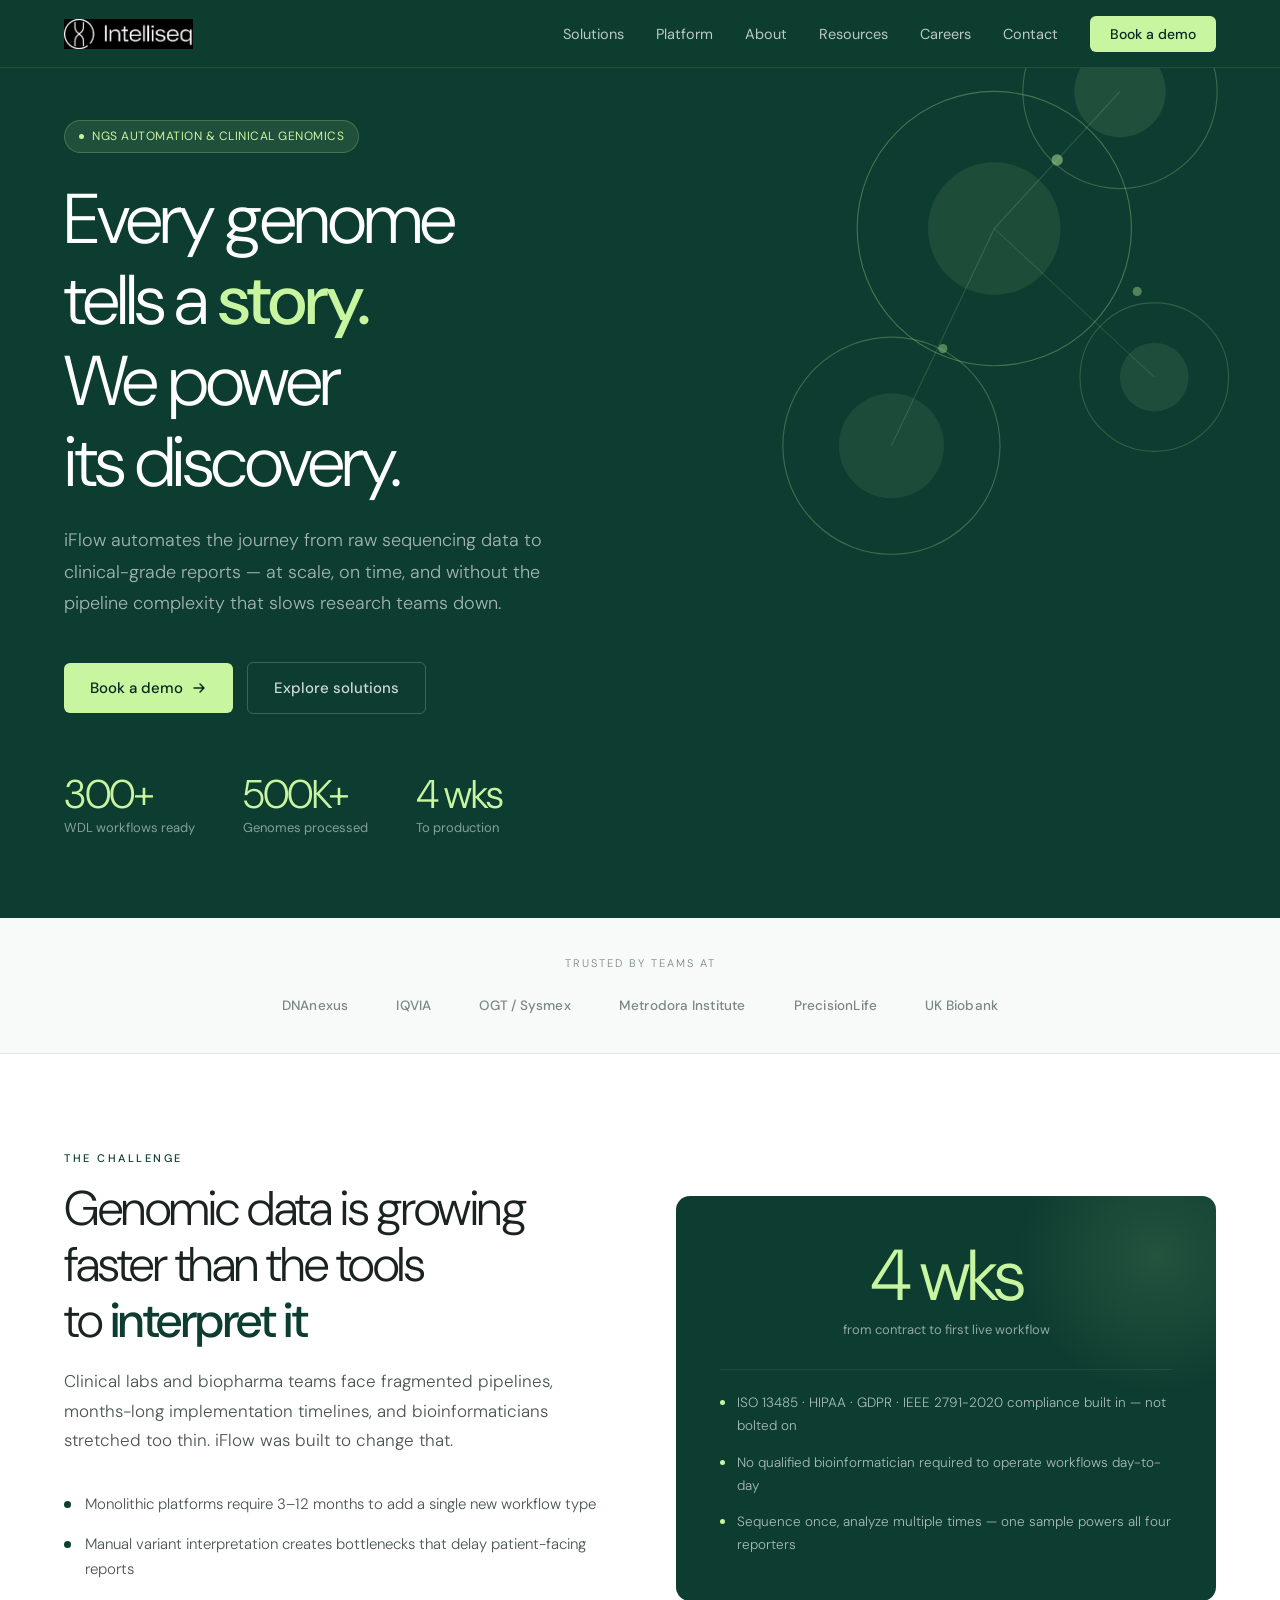
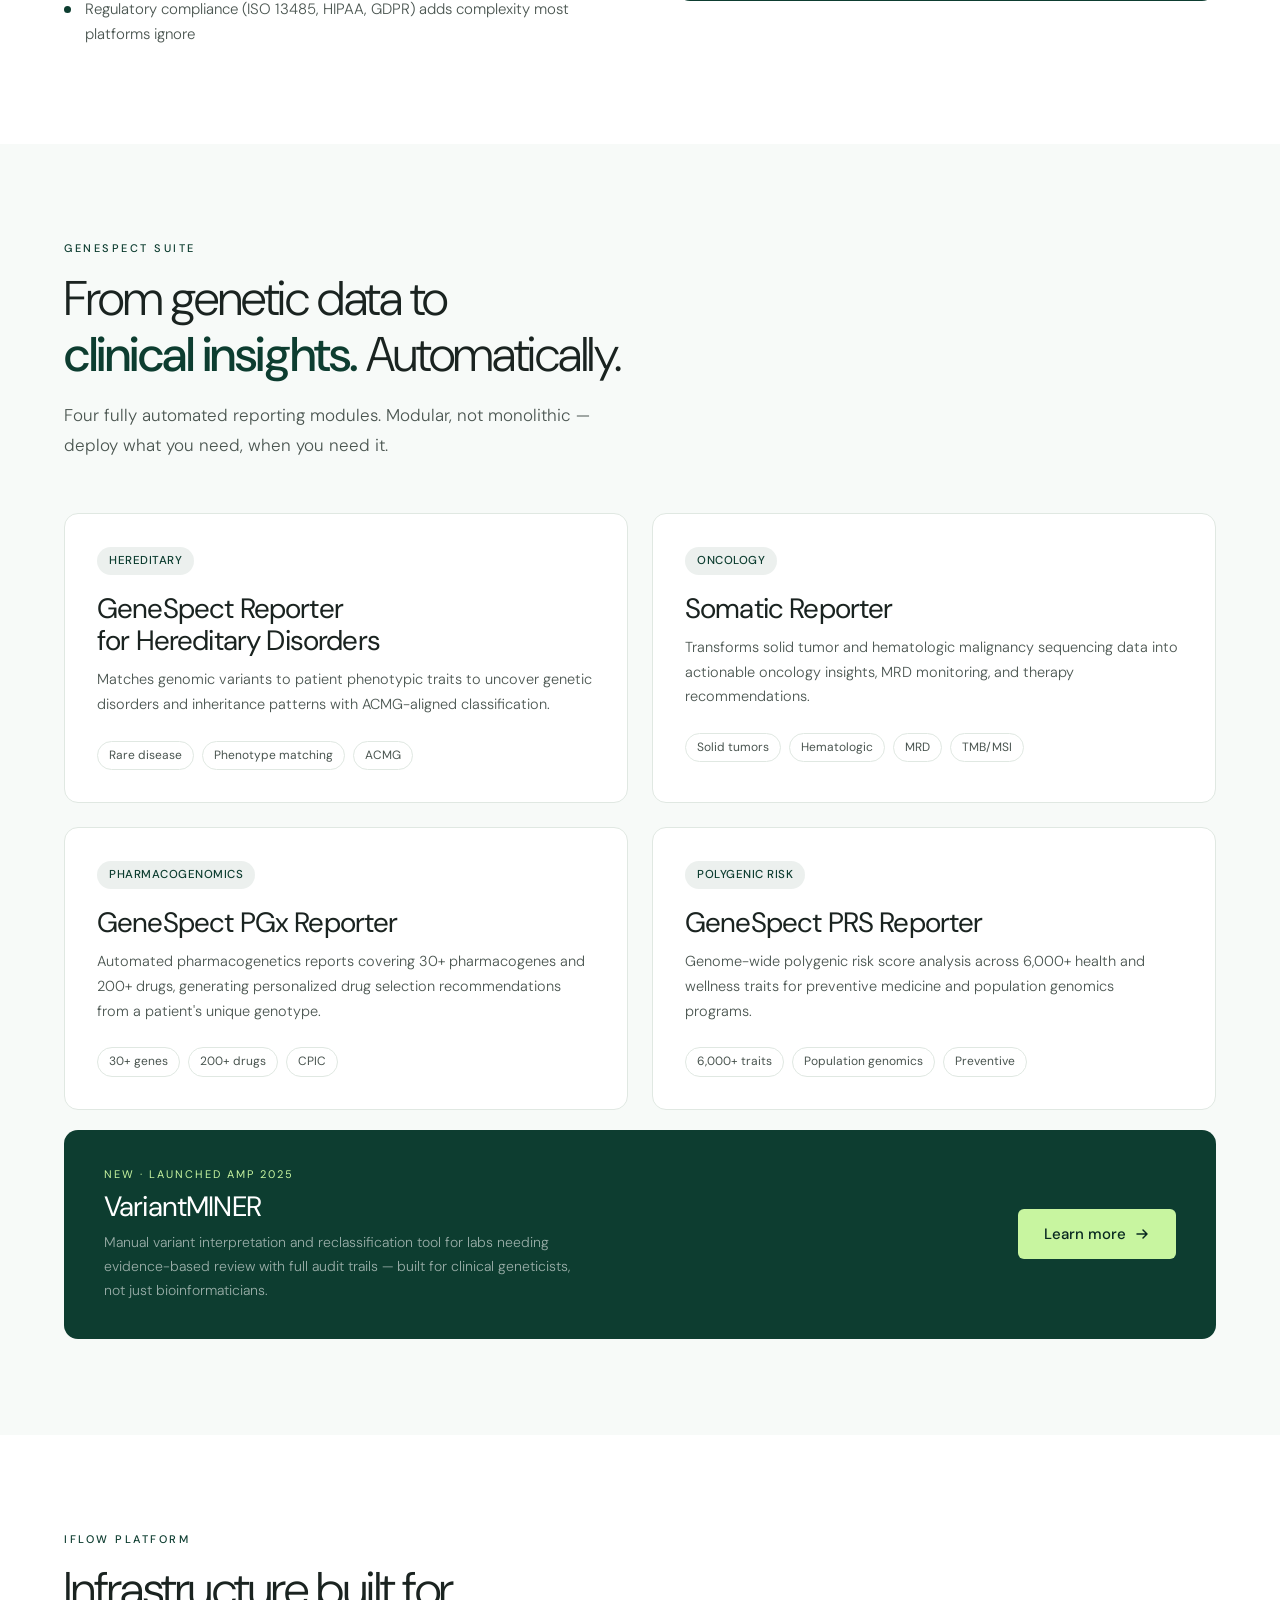
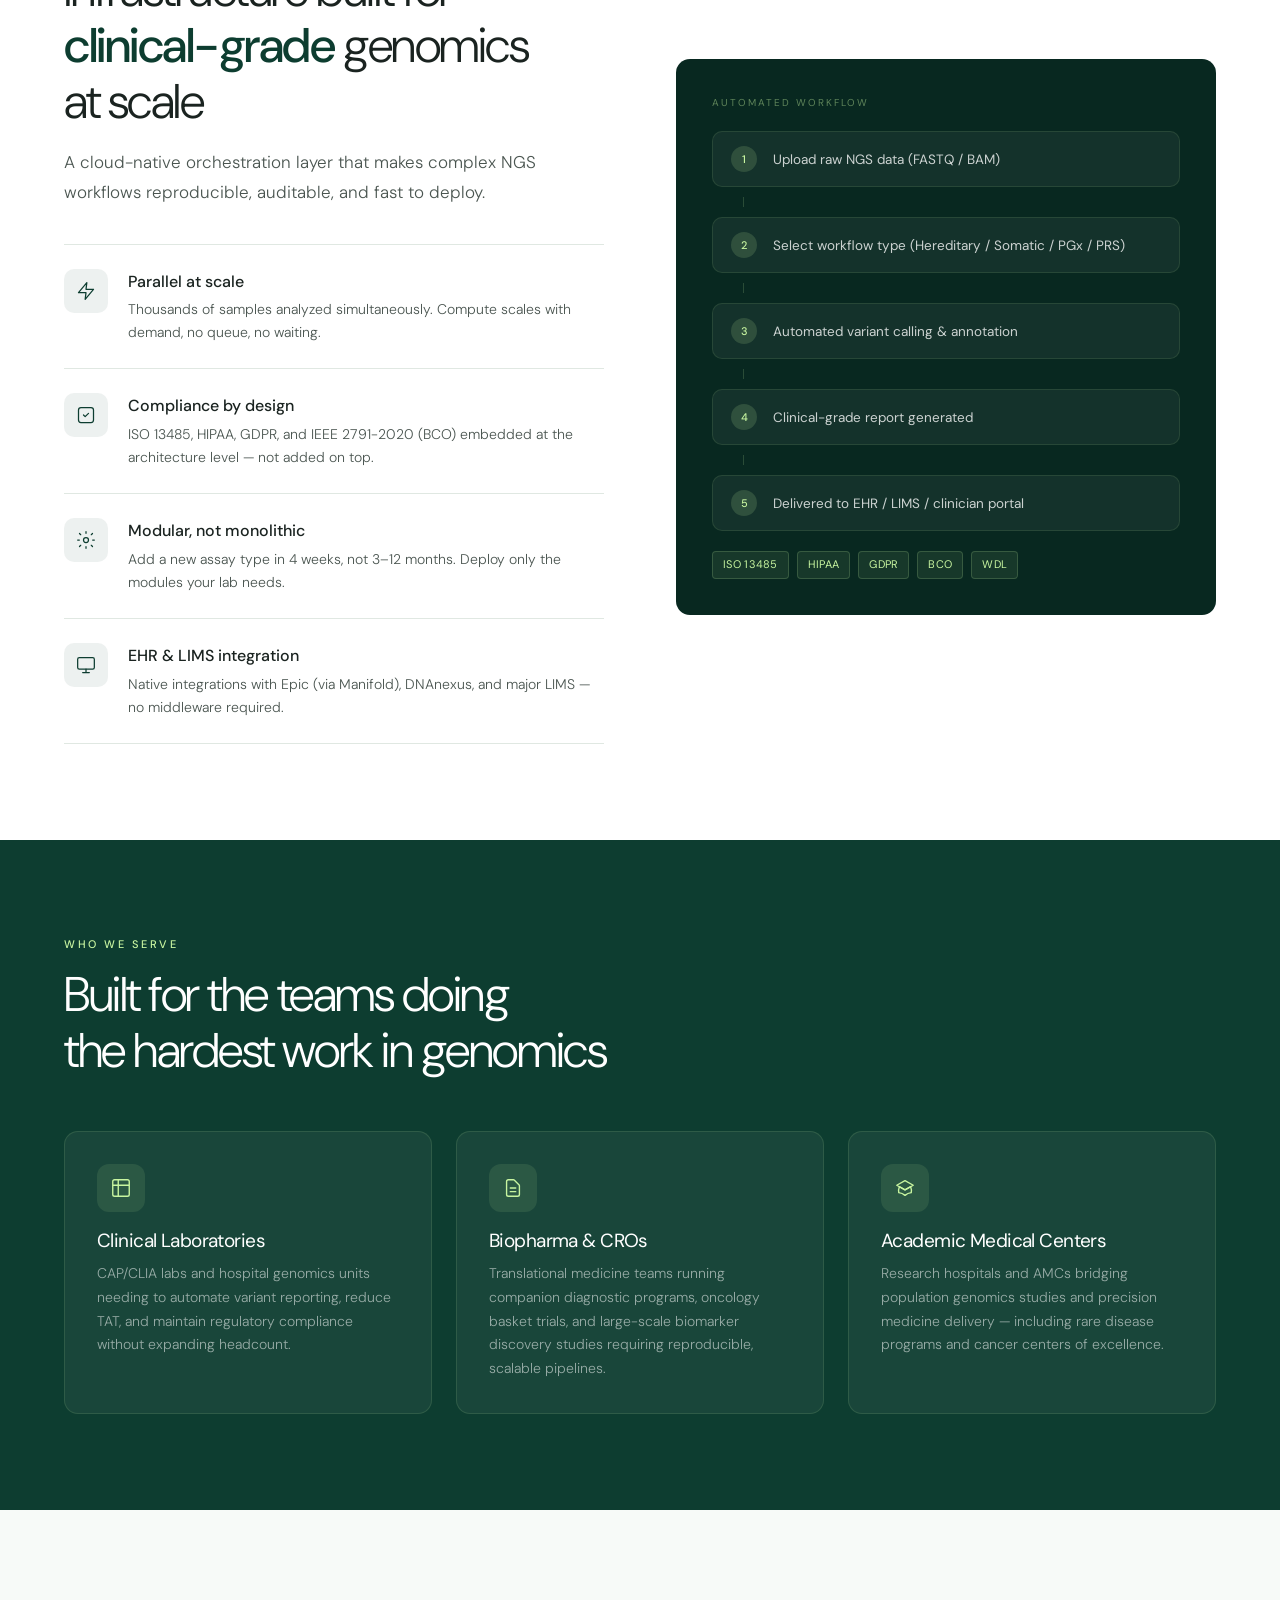
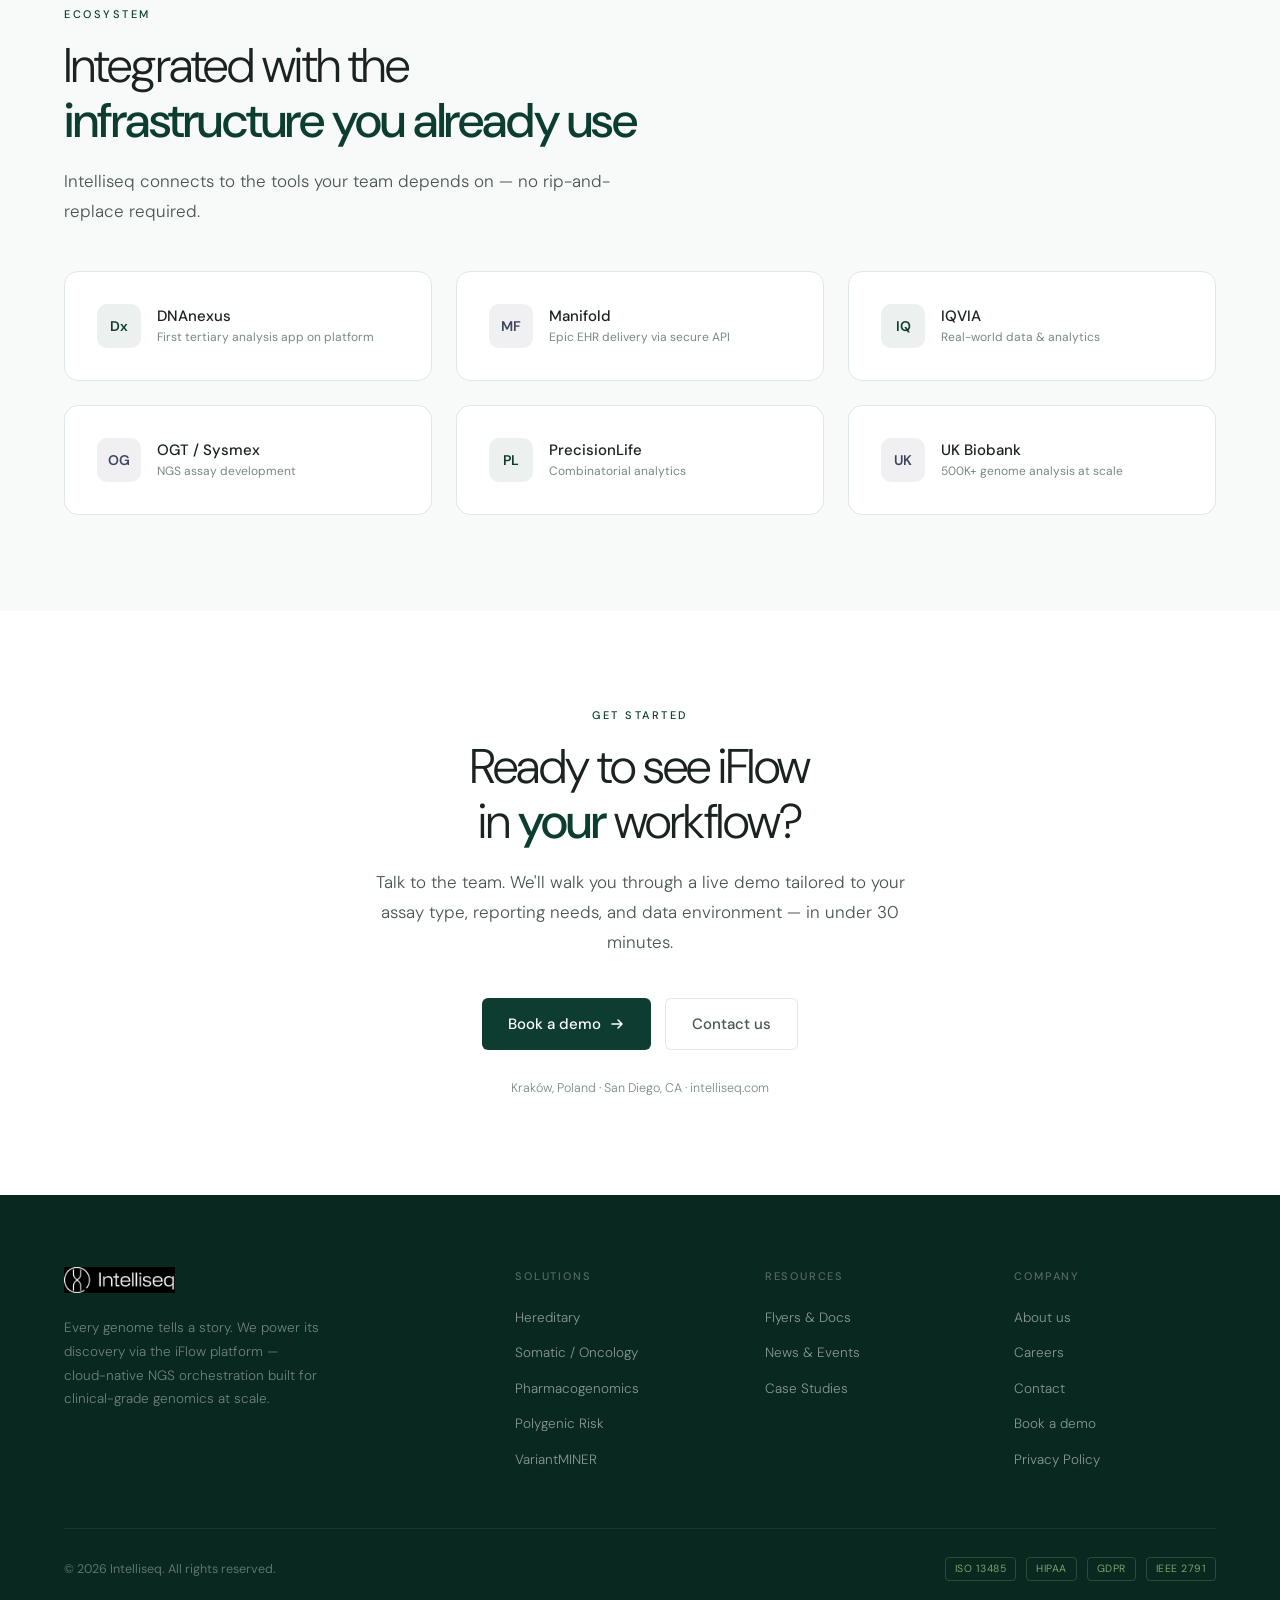
==== index.html @ 5a74fa14 "Add homepage" ====
<!DOCTYPE html>
<html lang="en">
<head>
<meta charset="UTF-8">
<meta name="viewport" content="width=device-width, initial-scale=1.0">
<title>Every genome tells a story | Intelliseq</title>
<meta name="description" content="Intelliseq powers genomic discovery via the iFlow platform — automated NGS workflows and clinical reporting at scale.">
<link rel="preconnect" href="https://fonts.googleapis.com">
<link href="https://fonts.googleapis.com/css2?family=DM+Sans:wght@300;400;500;600&display=swap" rel="stylesheet">
<link rel="stylesheet" href="css/style.css">
</head>
<body><nav>
  <a class="nav-logo" href="index.html">
    <img src="[data-uri]" alt="Intelliseq">
  </a>
  <ul class="nav-links">
    <li><a href="index.html#products">Solutions</a></li>
    <li><a href="index.html#platform">Platform</a></li>
    <li><a href="about.html">About</a></li>
    <li><a href="resources.html">Resources</a></li>
    <li><a href="careers.html">Careers</a></li>
    <li><a href="contact.html">Contact</a></li>
    <li><a href="https://intelliseq-242156192.hubspotpagebuilder.net/request-a-demo" class="nav-cta">Book a demo</a></li>
  </ul>
  <div class="nav-hamburger" aria-label="Menu">
    <span></span><span></span><span></span>
  </div>
</nav>

<section class="hero">
  <svg class="molecule-deco" viewBox="0 0 560 560" fill="none" xmlns="http://www.w3.org/2000/svg" aria-hidden="true">
  <circle cx="310" cy="200" r="120" stroke="#C8F5A0" stroke-width="1" opacity="0.35"/>
  <circle cx="420" cy="80" r="85" stroke="#C8F5A0" stroke-width="1" opacity="0.28"/>
  <circle cx="220" cy="390" r="95" stroke="#C8F5A0" stroke-width="1" opacity="0.3"/>
  <circle cx="450" cy="330" r="65" stroke="#C8F5A0" stroke-width="1" opacity="0.22"/>
  <circle cx="310" cy="200" r="58" fill="#C8F5A0" opacity="0.1"/>
  <circle cx="420" cy="80" r="40" fill="#C8F5A0" opacity="0.12"/>
  <circle cx="220" cy="390" r="46" fill="#C8F5A0" opacity="0.09"/>
  <circle cx="450" cy="330" r="30" fill="#C8F5A0" opacity="0.11"/>
  <circle cx="365" cy="140" r="5" fill="#C8F5A0" opacity="0.55"/>
  <circle cx="265" cy="305" r="4" fill="#C8F5A0" opacity="0.45"/>
  <circle cx="435" cy="255" r="4" fill="#C8F5A0" opacity="0.45"/>
  <line x1="310" y1="200" x2="420" y2="80" stroke="#C8F5A0" stroke-width="1" opacity="0.18"/>
  <line x1="310" y1="200" x2="220" y2="390" stroke="#C8F5A0" stroke-width="1" opacity="0.18"/>
  <line x1="310" y1="200" x2="450" y2="330" stroke="#C8F5A0" stroke-width="1" opacity="0.14"/>
</svg>
  <div style="position:relative;z-index:2;max-width:650px;">
    <div class="hero-eyebrow"><span class="hero-dot"></span>NGS Automation &amp; Clinical Genomics</div>
    <h1>Every genome<br>tells a <em>story.</em><br>We power<br>its discovery.</h1>
    <p class="hero-sub">iFlow automates the journey from raw sequencing data to clinical-grade reports — at scale, on time, and without the pipeline complexity that slows research teams down.</p>
    <div class="hero-actions">
      <a href="https://intelliseq-242156192.hubspotpagebuilder.net/request-a-demo" class="btn btn-lime">Book a demo <svg class="arrow-icon" viewBox="0 0 16 16" fill="none"><path d="M3 8h10M9 4l4 4-4 4" stroke="currentColor" stroke-width="1.5" stroke-linecap="round" stroke-linejoin="round"/></svg></a>
      <a href="#products" class="btn btn-ghost-light">Explore solutions</a>
    </div>
    <div style="margin-top:60px;display:flex;gap:48px;">
      <div class="stat-block"><div class="stat-value">300+</div><div class="stat-label">WDL workflows ready</div></div>
      <div class="stat-block"><div class="stat-value">500K+</div><div class="stat-label">Genomes processed</div></div>
      <div class="stat-block"><div class="stat-value">4 wks</div><div class="stat-label">To production</div></div>
    </div>
  </div>
</section>

<div class="logos-bar">
  <p class="logos-bar-label">Trusted by teams at</p>
  <div class="logos-row">
    <span>DNAnexus</span><span>IQVIA</span><span>OGT / Sysmex</span>
    <span>Metrodora Institute</span><span>PrecisionLife</span><span>UK Biobank</span>
  </div>
</div>

<!-- PROBLEM -->
<section style="background:var(--white);">
  <div class="grid-2-1 reveal">
    <div>
      <span class="section-eyebrow">The challenge</span>
      <h2 class="section-title">Genomic data is growing<br>faster than the tools<br>to <em>interpret it</em></h2>
      <p class="section-sub">Clinical labs and biopharma teams face fragmented pipelines, months-long implementation timelines, and bioinformaticians stretched too thin. iFlow was built to change that.</p>
      <div style="margin-top:36px;display:flex;flex-direction:column;gap:14px;">
        <div style="display:flex;gap:14px;align-items:flex-start;">
          <div style="width:7px;height:7px;background:var(--forest);border-radius:50%;margin-top:9px;flex-shrink:0;"></div>
          <p style="font-size:15px;color:var(--text-mid);">Monolithic platforms require 3–12 months to add a single new workflow type</p>
        </div>
        <div style="display:flex;gap:14px;align-items:flex-start;">
          <div style="width:7px;height:7px;background:var(--forest);border-radius:50%;margin-top:9px;flex-shrink:0;"></div>
          <p style="font-size:15px;color:var(--text-mid);">Manual variant interpretation creates bottlenecks that delay patient-facing reports</p>
        </div>
        <div style="display:flex;gap:14px;align-items:flex-start;">
          <div style="width:7px;height:7px;background:var(--forest);border-radius:50%;margin-top:9px;flex-shrink:0;"></div>
          <p style="font-size:15px;color:var(--text-mid);">Regulatory compliance (ISO 13485, HIPAA, GDPR) adds complexity most platforms ignore</p>
        </div>
      </div>
    </div>
    <div class="dark-panel">
      <div style="text-align:center;margin-bottom:28px;">
        <div style="font-size:72px;font-weight:300;color:var(--lime);letter-spacing:-3px;line-height:1;">4 wks</div>
        <div style="font-size:13px;color:rgba(255,255,255,0.55);margin-top:8px;">from contract to first live workflow</div>
      </div>
      <div class="divider-dark" style="margin-bottom:22px;"></div>
      <div style="display:flex;flex-direction:column;gap:14px;">
        <div style="display:flex;gap:12px;"><div style="width:5px;height:5px;background:var(--lime);border-radius:50%;margin-top:8px;flex-shrink:0;"></div><p style="font-size:13.5px;color:rgba(255,255,255,0.65);">ISO 13485 · HIPAA · GDPR · IEEE 2791-2020 compliance built in — not bolted on</p></div>
        <div style="display:flex;gap:12px;"><div style="width:5px;height:5px;background:var(--lime);border-radius:50%;margin-top:8px;flex-shrink:0;"></div><p style="font-size:13.5px;color:rgba(255,255,255,0.65);">No qualified bioinformatician required to operate workflows day-to-day</p></div>
        <div style="display:flex;gap:12px;"><div style="width:5px;height:5px;background:var(--lime);border-radius:50%;margin-top:8px;flex-shrink:0;"></div><p style="font-size:13.5px;color:rgba(255,255,255,0.65);">Sequence once, analyze multiple times — one sample powers all four reporters</p></div>
      </div>
    </div>
  </div>
</section>

<!-- PRODUCTS -->
<section style="background:var(--offwhite);" id="products">
  <span class="section-eyebrow">GeneSpect Suite</span>
  <h2 class="section-title reveal">From genetic data to<br><em>clinical insights.</em> Automatically.</h2>
  <p class="section-sub reveal">Four fully automated reporting modules. Modular, not monolithic — deploy what you need, when you need it.</p>

  <div class="grid-2 reveal" style="margin-top:52px;">
    <a href="hereditary.html" class="card" style="position:relative;overflow:hidden;cursor:pointer;">
      <div style="position:absolute;top:0;left:0;right:0;height:3px;background:var(--forest);transform:scaleX(0);transform-origin:left;transition:transform 0.3s;" class="card-bar"></div>
      <div class="tag tag-forest" style="margin-bottom:18px;">Hereditary</div>
      <h3 style="font-weight:400;margin-bottom:10px;">GeneSpect Reporter<br>for Hereditary Disorders</h3>
      <p style="font-size:14.5px;color:var(--text-mid);margin-bottom:24px;">Matches genomic variants to patient phenotypic traits to uncover genetic disorders and inheritance patterns with ACMG-aligned classification.</p>
      <div style="display:flex;gap:8px;flex-wrap:wrap;">
        <span class="chip">Rare disease</span><span class="chip">Phenotype matching</span><span class="chip">ACMG</span>
      </div>
      <span style="position:absolute;right:24px;bottom:24px;font-size:18px;color:var(--forest);opacity:0;transition:all 0.2s;" class="card-arrow">→</span>
    </a>

    <a href="somatic.html" class="card" style="position:relative;overflow:hidden;cursor:pointer;">
      <div style="position:absolute;top:0;left:0;right:0;height:3px;background:var(--forest);transform:scaleX(0);transform-origin:left;transition:transform 0.3s;" class="card-bar"></div>
      <div class="tag tag-forest" style="margin-bottom:18px;">Oncology</div>
      <h3 style="font-weight:400;margin-bottom:10px;">Somatic Reporter</h3>
      <p style="font-size:14.5px;color:var(--text-mid);margin-bottom:24px;">Transforms solid tumor and hematologic malignancy sequencing data into actionable oncology insights, MRD monitoring, and therapy recommendations.</p>
      <div style="display:flex;gap:8px;flex-wrap:wrap;">
        <span class="chip">Solid tumors</span><span class="chip">Hematologic</span><span class="chip">MRD</span><span class="chip">TMB/MSI</span>
      </div>
      <span style="position:absolute;right:24px;bottom:24px;font-size:18px;color:var(--forest);opacity:0;transition:all 0.2s;" class="card-arrow">→</span>
    </a>

    <a href="pgx.html" class="card" style="position:relative;overflow:hidden;cursor:pointer;">
      <div style="position:absolute;top:0;left:0;right:0;height:3px;background:var(--forest);transform:scaleX(0);transform-origin:left;transition:transform 0.3s;" class="card-bar"></div>
      <div class="tag tag-forest" style="margin-bottom:18px;">Pharmacogenomics</div>
      <h3 style="font-weight:400;margin-bottom:10px;">GeneSpect PGx Reporter</h3>
      <p style="font-size:14.5px;color:var(--text-mid);margin-bottom:24px;">Automated pharmacogenetics reports covering 30+ pharmacogenes and 200+ drugs, generating personalized drug selection recommendations from a patient's unique genotype.</p>
      <div style="display:flex;gap:8px;flex-wrap:wrap;">
        <span class="chip">30+ genes</span><span class="chip">200+ drugs</span><span class="chip">CPIC</span>
      </div>
      <span style="position:absolute;right:24px;bottom:24px;font-size:18px;color:var(--forest);opacity:0;transition:all 0.2s;" class="card-arrow">→</span>
    </a>

    <a href="prs.html" class="card" style="position:relative;overflow:hidden;cursor:pointer;">
      <div style="position:absolute;top:0;left:0;right:0;height:3px;background:var(--forest);transform:scaleX(0);transform-origin:left;transition:transform 0.3s;" class="card-bar"></div>
      <div class="tag tag-forest" style="margin-bottom:18px;">Polygenic Risk</div>
      <h3 style="font-weight:400;margin-bottom:10px;">GeneSpect PRS Reporter</h3>
      <p style="font-size:14.5px;color:var(--text-mid);margin-bottom:24px;">Genome-wide polygenic risk score analysis across 6,000+ health and wellness traits for preventive medicine and population genomics programs.</p>
      <div style="display:flex;gap:8px;flex-wrap:wrap;">
        <span class="chip">6,000+ traits</span><span class="chip">Population genomics</span><span class="chip">Preventive</span>
      </div>
      <span style="position:absolute;right:24px;bottom:24px;font-size:18px;color:var(--forest);opacity:0;transition:all 0.2s;" class="card-arrow">→</span>
    </a>
  </div>

  <!-- VariantMINER -->
  <div id="variantminer" class="reveal" style="margin-top:20px;background:var(--forest);border-radius:14px;padding:36px 40px;display:flex;align-items:center;justify-content:space-between;gap:24px;flex-wrap:wrap;">
    <div>
      <div style="font-size:11px;text-transform:uppercase;letter-spacing:2px;color:var(--lime);margin-bottom:8px;">New · Launched AMP 2025</div>
      <h3 style="color:var(--white);font-weight:400;margin-bottom:8px;">VariantMINER</h3>
      <p style="font-size:14px;color:rgba(255,255,255,0.58);max-width:480px;">Manual variant interpretation and reclassification tool for labs needing evidence-based review with full audit trails — built for clinical geneticists, not just bioinformaticians.</p>
    </div>
    <a href="contact.html" class="btn btn-lime" style="flex-shrink:0;">Learn more <svg class="arrow-icon" viewBox="0 0 16 16" fill="none"><path d="M3 8h10M9 4l4 4-4 4" stroke="currentColor" stroke-width="1.5" stroke-linecap="round" stroke-linejoin="round"/></svg></a>
  </div>
</section>

<!-- IFLOW PLATFORM -->
<section style="background:var(--white);" id="platform">
  <div class="grid-2-1 reveal">
    <div>
      <span class="section-eyebrow">iFlow Platform</span>
      <h2 class="section-title">Infrastructure built for<br><em>clinical-grade</em> genomics<br>at scale</h2>
      <p class="section-sub">A cloud-native orchestration layer that makes complex NGS workflows reproducible, auditable, and fast to deploy.</p>
      <div style="margin-top:36px;">
        <div class="feature-row">
          <div class="feature-icon-wrap"><svg viewBox="0 0 24 24" fill="none" stroke-width="1.5" stroke-linecap="round" stroke-linejoin="round"><path d="M13 2L3 14h9l-1 8 10-12h-9l1-8z"/></svg></div>
          <div><div class="feature-title">Parallel at scale</div><div class="feature-desc">Thousands of samples analyzed simultaneously. Compute scales with demand, no queue, no waiting.</div></div>
        </div>
        <div class="feature-row">
          <div class="feature-icon-wrap"><svg viewBox="0 0 24 24" fill="none" stroke-width="1.5" stroke-linecap="round" stroke-linejoin="round"><rect x="3" y="3" width="18" height="18" rx="3"/><path d="M9 12l2 2 4-4"/></svg></div>
          <div><div class="feature-title">Compliance by design</div><div class="feature-desc">ISO 13485, HIPAA, GDPR, and IEEE 2791-2020 (BCO) embedded at the architecture level — not added on top.</div></div>
        </div>
        <div class="feature-row">
          <div class="feature-icon-wrap"><svg viewBox="0 0 24 24" fill="none" stroke-width="1.5" stroke-linecap="round" stroke-linejoin="round"><circle cx="12" cy="12" r="3"/><path d="M12 2v2M12 20v2M4.22 4.22l1.42 1.42M18.36 18.36l1.42 1.42M2 12h2M20 12h2M4.22 19.78l1.42-1.42M18.36 5.64l1.42-1.42"/></svg></div>
          <div><div class="feature-title">Modular, not monolithic</div><div class="feature-desc">Add a new assay type in 4 weeks, not 3–12 months. Deploy only the modules your lab needs.</div></div>
        </div>
        <div class="feature-row">
          <div class="feature-icon-wrap"><svg viewBox="0 0 24 24" fill="none" stroke-width="1.5" stroke-linecap="round" stroke-linejoin="round"><rect x="2" y="3" width="20" height="14" rx="2"/><path d="M8 21h8M12 17v4"/></svg></div>
          <div><div class="feature-title">EHR &amp; LIMS integration</div><div class="feature-desc">Native integrations with Epic (via Manifold), DNAnexus, and major LIMS — no middleware required.</div></div>
        </div>
      </div>
    </div>
    <div class="dark-panel-deep">
      <div style="font-size:10px;text-transform:uppercase;letter-spacing:2px;color:rgba(200,245,160,0.45);margin-bottom:20px;">Automated workflow</div>
      <div class="workflow-step"><div class="workflow-step-num">1</div><div class="workflow-step-text">Upload raw NGS data (FASTQ / BAM)</div></div>
      <div class="workflow-connector"></div>
      <div class="workflow-step"><div class="workflow-step-num">2</div><div class="workflow-step-text">Select workflow type (Hereditary / Somatic / PGx / PRS)</div></div>
      <div class="workflow-connector"></div>
      <div class="workflow-step"><div class="workflow-step-num">3</div><div class="workflow-step-text">Automated variant calling &amp; annotation</div></div>
      <div class="workflow-connector"></div>
      <div class="workflow-step"><div class="workflow-step-num">4</div><div class="workflow-step-text">Clinical-grade report generated</div></div>
      <div class="workflow-connector"></div>
      <div class="workflow-step"><div class="workflow-step-num">5</div><div class="workflow-step-text">Delivered to EHR / LIMS / clinician portal</div></div>
      <div class="compliance-badges">
        <span class="compliance-badge">ISO 13485</span>
        <span class="compliance-badge">HIPAA</span>
        <span class="compliance-badge">GDPR</span>
        <span class="compliance-badge">BCO</span>
        <span class="compliance-badge">WDL</span>
      </div>
    </div>
  </div>
</section>

<!-- WHO WE SERVE -->
<section style="background:var(--forest);" id="segments">
  <span class="section-eyebrow light">Who we serve</span>
  <h2 class="section-title reveal" style="color:var(--white);max-width:600px;">Built for the teams doing<br>the hardest work in genomics</h2>
  <div class="grid-3 reveal" style="margin-top:52px;">
    <div class="card-dark">
      <div style="width:48px;height:48px;border-radius:12px;background:rgba(200,245,160,0.1);display:flex;align-items:center;justify-content:center;margin-bottom:18px;">
        <svg width="22" height="22" viewBox="0 0 24 24" fill="none" stroke="#C8F5A0" stroke-width="1.5" stroke-linecap="round" stroke-linejoin="round"><path d="M9 3H5a2 2 0 0 0-2 2v4m6-6h10a2 2 0 0 1 2 2v4M9 3v18m0 0h10a2 2 0 0 0 2-2V9M9 21H5a2 2 0 0 1-2-2V9m0 0h18"/></svg>
      </div>
      <h3 style="color:var(--white);font-size:19px;font-weight:400;margin-bottom:10px;">Clinical Laboratories</h3>
      <p style="font-size:14px;color:rgba(255,255,255,0.55);">CAP/CLIA labs and hospital genomics units needing to automate variant reporting, reduce TAT, and maintain regulatory compliance without expanding headcount.</p>
    </div>
    <div class="card-dark">
      <div style="width:48px;height:48px;border-radius:12px;background:rgba(200,245,160,0.1);display:flex;align-items:center;justify-content:center;margin-bottom:18px;">
        <svg width="22" height="22" viewBox="0 0 24 24" fill="none" stroke="#C8F5A0" stroke-width="1.5" stroke-linecap="round" stroke-linejoin="round"><path d="M9 12h6m-6 4h6m2 5H7a2 2 0 01-2-2V5a2 2 0 012-2h5.586a1 1 0 01.707.293l5.414 5.414a1 1 0 01.293.707V19a2 2 0 01-2 2z"/></svg>
      </div>
      <h3 style="color:var(--white);font-size:19px;font-weight:400;margin-bottom:10px;">Biopharma &amp; CROs</h3>
      <p style="font-size:14px;color:rgba(255,255,255,0.55);">Translational medicine teams running companion diagnostic programs, oncology basket trials, and large-scale biomarker discovery studies requiring reproducible, scalable pipelines.</p>
    </div>
    <div class="card-dark">
      <div style="width:48px;height:48px;border-radius:12px;background:rgba(200,245,160,0.1);display:flex;align-items:center;justify-content:center;margin-bottom:18px;">
        <svg width="22" height="22" viewBox="0 0 24 24" fill="none" stroke="#C8F5A0" stroke-width="1.5" stroke-linecap="round" stroke-linejoin="round"><path d="M12 14l9-5-9-5-9 5 9 5z"/><path d="M12 14l6.16-3.422a12.083 12.083 0 01.665 6.479A11.952 11.952 0 0012 20.055a11.952 11.952 0 00-6.824-2.998 12.078 12.078 0 01.665-6.479L12 14z"/></svg>
      </div>
      <h3 style="color:var(--white);font-size:19px;font-weight:400;margin-bottom:10px;">Academic Medical Centers</h3>
      <p style="font-size:14px;color:rgba(255,255,255,0.55);">Research hospitals and AMCs bridging population genomics studies and precision medicine delivery — including rare disease programs and cancer centers of excellence.</p>
    </div>
  </div>
</section>

<!-- PARTNERS -->
<section style="background:var(--offwhite);" id="partners">
  <span class="section-eyebrow">Ecosystem</span>
  <h2 class="section-title reveal">Integrated with the<br><em>infrastructure you already use</em></h2>
  <p class="section-sub reveal">Intelliseq connects to the tools your team depends on — no rip-and-replace required.</p>
  <div class="grid-3 reveal" style="margin-top:44px;">
    <div class="card" style="display:flex;align-items:center;gap:16px;">
      <div style="width:44px;height:44px;border-radius:10px;background:rgba(13,61,48,0.08);display:flex;align-items:center;justify-content:center;font-size:14px;font-weight:600;color:var(--forest);flex-shrink:0;">Dx</div>
      <div><div style="font-size:15px;font-weight:500;">DNAnexus</div><div style="font-size:12px;color:var(--text-light);">First tertiary analysis app on platform</div></div>
    </div>
    <div class="card" style="display:flex;align-items:center;gap:16px;">
      <div style="width:44px;height:44px;border-radius:10px;background:rgba(61,69,96,0.08);display:flex;align-items:center;justify-content:center;font-size:14px;font-weight:600;color:var(--slate);flex-shrink:0;">MF</div>
      <div><div style="font-size:15px;font-weight:500;">Manifold</div><div style="font-size:12px;color:var(--text-light);">Epic EHR delivery via secure API</div></div>
    </div>
    <div class="card" style="display:flex;align-items:center;gap:16px;">
      <div style="width:44px;height:44px;border-radius:10px;background:rgba(13,61,48,0.08);display:flex;align-items:center;justify-content:center;font-size:14px;font-weight:600;color:var(--forest);flex-shrink:0;">IQ</div>
      <div><div style="font-size:15px;font-weight:500;">IQVIA</div><div style="font-size:12px;color:var(--text-light);">Real-world data &amp; analytics</div></div>
    </div>
    <div class="card" style="display:flex;align-items:center;gap:16px;">
      <div style="width:44px;height:44px;border-radius:10px;background:rgba(61,69,96,0.08);display:flex;align-items:center;justify-content:center;font-size:14px;font-weight:600;color:var(--slate);flex-shrink:0;">OG</div>
      <div><div style="font-size:15px;font-weight:500;">OGT / Sysmex</div><div style="font-size:12px;color:var(--text-light);">NGS assay development</div></div>
    </div>
    <div class="card" style="display:flex;align-items:center;gap:16px;">
      <div style="width:44px;height:44px;border-radius:10px;background:rgba(13,61,48,0.08);display:flex;align-items:center;justify-content:center;font-size:14px;font-weight:600;color:var(--forest);flex-shrink:0;">PL</div>
      <div><div style="font-size:15px;font-weight:500;">PrecisionLife</div><div style="font-size:12px;color:var(--text-light);">Combinatorial analytics</div></div>
    </div>
    <div class="card" style="display:flex;align-items:center;gap:16px;">
      <div style="width:44px;height:44px;border-radius:10px;background:rgba(61,69,96,0.08);display:flex;align-items:center;justify-content:center;font-size:14px;font-weight:600;color:var(--slate);flex-shrink:0;">UK</div>
      <div><div style="font-size:15px;font-weight:500;">UK Biobank</div><div style="font-size:12px;color:var(--text-light);">500K+ genome analysis at scale</div></div>
    </div>
  </div>
</section>

<!-- CTA -->
<section style="background:var(--white);text-align:center;">
  <div style="max-width:680px;margin:0 auto;" class="reveal">
    <span class="section-eyebrow" style="text-align:center;display:block;">Get started</span>
    <h2 class="section-title">Ready to see iFlow<br>in <em>your</em> workflow?</h2>
    <p class="section-sub" style="margin:0 auto 40px;text-align:center;">Talk to the team. We'll walk you through a live demo tailored to your assay type, reporting needs, and data environment — in under 30 minutes.</p>
    <div style="display:flex;gap:14px;justify-content:center;flex-wrap:wrap;">
      <a href="https://intelliseq-242156192.hubspotpagebuilder.net/request-a-demo" class="btn btn-forest">Book a demo <svg class="arrow-icon" viewBox="0 0 16 16" fill="none"><path d="M3 8h10M9 4l4 4-4 4" stroke="currentColor" stroke-width="1.5" stroke-linecap="round" stroke-linejoin="round"/></svg></a>
      <a href="contact.html" class="btn btn-ghost-dark">Contact us</a>
    </div>
    <p style="margin-top:28px;font-size:12.5px;color:var(--text-light);">Kraków, Poland · San Diego, CA · intelliseq.com</p>
  </div>
</section>

<script>
// Card hover effects
document.querySelectorAll('.card').forEach(card => {
  const bar = card.querySelector('.card-bar');
  const arrow = card.querySelector('.card-arrow');
  card.addEventListener('mouseenter', () => {
    if(bar) bar.style.transform = 'scaleX(1)';
    if(arrow) arrow.style.opacity = '1';
  });
  card.addEventListener('mouseleave', () => {
    if(bar) bar.style.transform = 'scaleX(0)';
    if(arrow) arrow.style.opacity = '0';
  });
});
</script>
<footer>
  <div class="footer-grid">
    <div>
      <img src="[data-uri]" alt="Intelliseq" style="height:26px;width:auto;">
      <p class="footer-brand-desc">Every genome tells a story. We power its discovery via the iFlow platform — cloud-native NGS orchestration built for clinical-grade genomics at scale.</p>
    </div>
    <div>
      <p class="footer-col-title">Solutions</p>
      <ul class="footer-links">
        <li><a href="hereditary.html">Hereditary</a></li>
        <li><a href="somatic.html">Somatic / Oncology</a></li>
        <li><a href="pgx.html">Pharmacogenomics</a></li>
        <li><a href="prs.html">Polygenic Risk</a></li>
        <li><a href="index.html#variantminer">VariantMINER</a></li>
      </ul>
    </div>
    <div>
      <p class="footer-col-title">Resources</p>
      <ul class="footer-links">
        <li><a href="resources.html">Flyers & Docs</a></li>
        <li><a href="news.html">News & Events</a></li>
        <li><a href="case-studies.html">Case Studies</a></li>
      </ul>
    </div>
    <div>
      <p class="footer-col-title">Company</p>
      <ul class="footer-links">
        <li><a href="about.html">About us</a></li>
        <li><a href="careers.html">Careers</a></li>
        <li><a href="contact.html">Contact</a></li>
        <li><a href="https://intelliseq-242156192.hubspotpagebuilder.net/request-a-demo">Book a demo</a></li>
        <li><a href="privacy.html">Privacy Policy</a></li>
      </ul>
    </div>
  </div>
  <div class="footer-bottom">
    <span>© 2026 Intelliseq. All rights reserved.</span>
    <div class="cert-badges">
      <span class="cert-badge">ISO 13485</span>
      <span class="cert-badge">HIPAA</span>
      <span class="cert-badge">GDPR</span>
      <span class="cert-badge">IEEE 2791</span>
    </div>
  </div>
</footer><script src="js/main.js"></script>
</body>
</html>
---- css/style.css ----
/* ============================================
   INTELLISEQ — Shared Stylesheet
   ============================================ */

:root {
  --forest: #0D3D30;
  --forest-deep: #082820;
  --forest-mid: #1A5240;
  --forest-light: #2A6A50;
  --lime: #C8F5A0;
  --lime-dim: #9ED875;
  --slate: #3D4560;
  --slate-light: #5A6280;
  --white: #FFFFFF;
  --offwhite: #F7FAF8;
  --gray-100: #F0F4F1;
  --gray-200: #E0E8E2;
  --gray-300: #C8D4CA;
  --text-dark: #1A2320;
  --text-mid: #4A5550;
  --text-light: #7A8880;
  --radius-sm: 6px;
  --radius-md: 10px;
  --radius-lg: 14px;
  --radius-xl: 20px;
}

*, *::before, *::after { margin: 0; padding: 0; box-sizing: border-box; }
html { scroll-behavior: smooth; font-size: 16px; }

body {
  font-family: 'DM Sans', -apple-system, BlinkMacSystemFont, sans-serif;
  color: var(--text-dark);
  background: var(--white);
  line-height: 1.6;
  overflow-x: hidden;
  -webkit-font-smoothing: antialiased;
}

/* ---- TYPOGRAPHY ---- */
h1, h2, h3, h4 { line-height: 1.15; letter-spacing: -0.03em; font-weight: 300; }
h1 { font-size: clamp(40px, 5.5vw, 72px); }
h2 { font-size: clamp(30px, 3.8vw, 52px); }
h3 { font-size: clamp(20px, 2.2vw, 28px); }
h4 { font-size: 18px; font-weight: 400; }
p { font-weight: 300; line-height: 1.7; }
a { text-decoration: none; color: inherit; }
em { font-style: normal; color: var(--forest); font-weight: 500; }

/* ---- NAV ---- */
nav {
  position: fixed;
  top: 0; left: 0; right: 0;
  z-index: 1000;
  padding: 0 5%;
  height: 68px;
  display: flex;
  align-items: center;
  justify-content: space-between;
  background: rgba(13, 61, 48, 0.97);
  backdrop-filter: blur(16px);
  -webkit-backdrop-filter: blur(16px);
  border-bottom: 1px solid rgba(200, 245, 160, 0.1);
  transition: background 0.3s ease;
}

nav.scrolled { background: rgba(8, 40, 32, 0.99); }

.nav-logo img {
  height: 30px;
  width: auto;
  display: block;
}

.nav-links {
  display: flex;
  align-items: center;
  gap: 32px;
  list-style: none;
}

.nav-links a {
  color: rgba(255,255,255,0.72);
  font-size: 14.5px;
  font-weight: 400;
  transition: color 0.2s;
  position: relative;
}

.nav-links a:hover { color: var(--white); }
.nav-links a.active { color: var(--lime); }

.nav-links a.active::after {
  content: '';
  position: absolute;
  bottom: -4px; left: 0; right: 0;
  height: 1px;
  background: var(--lime);
  opacity: 0.6;
}

.nav-cta {
  padding: 9px 20px;
  background: var(--lime) !important;
  color: var(--forest-deep) !important;
  border-radius: var(--radius-sm) !important;
  font-weight: 500 !important;
  font-size: 14px !important;
  transition: background 0.2s, transform 0.15s !important;
}
.nav-cta:hover { background: #b8eba0 !important; transform: translateY(-1px); }

.nav-hamburger {
  display: none;
  flex-direction: column;
  gap: 5px;
  cursor: pointer;
  padding: 4px;
}
.nav-hamburger span {
  width: 22px; height: 1.5px;
  background: var(--white);
  border-radius: 2px;
  transition: all 0.3s;
}

/* ---- BUTTONS ---- */
.btn {
  display: inline-flex;
  align-items: center;
  gap: 8px;
  padding: 13px 26px;
  border-radius: var(--radius-sm);
  font-size: 15px;
  font-weight: 500;
  cursor: pointer;
  transition: all 0.2s;
  border: none;
  font-family: inherit;
  text-decoration: none;
}

.btn-lime {
  background: var(--lime);
  color: var(--forest-deep);
}
.btn-lime:hover { background: #b8eba0; transform: translateY(-1px); }

.btn-forest {
  background: var(--forest);
  color: var(--white);
}
.btn-forest:hover { background: var(--forest-mid); transform: translateY(-1px); }

.btn-ghost-light {
  background: transparent;
  color: rgba(255,255,255,0.8);
  border: 1px solid rgba(255,255,255,0.2);
}
.btn-ghost-light:hover { border-color: rgba(200,245,160,0.5); color: var(--lime); }

.btn-ghost-dark {
  background: transparent;
  color: var(--text-mid);
  border: 1px solid var(--gray-200);
}
.btn-ghost-dark:hover { border-color: var(--forest); color: var(--forest); }

.btn svg { width: 16px; height: 16px; flex-shrink: 0; }

/* ---- LAYOUT ---- */
.container { max-width: 1200px; margin: 0 auto; padding: 0 5%; }

section { padding: 96px 5%; }
section.tight { padding: 64px 5%; }
section.loose { padding: 128px 5%; }

.section-eyebrow {
  font-size: 11px;
  text-transform: uppercase;
  letter-spacing: 2.5px;
  color: var(--forest);
  font-weight: 500;
  margin-bottom: 14px;
  display: block;
}

.section-eyebrow.light { color: var(--lime); }

.section-title { margin-bottom: 18px; }
.section-sub {
  font-size: 17px;
  color: var(--text-mid);
  max-width: 560px;
  font-weight: 300;
  line-height: 1.75;
}

/* ---- CARDS ---- */
.card {
  background: var(--white);
  border: 1px solid var(--gray-200);
  border-radius: var(--radius-lg);
  padding: 32px;
  transition: all 0.25s;
}

.card:hover {
  border-color: rgba(13,61,48,0.18);
  transform: translateY(-2px);
  box-shadow: 0 10px 40px rgba(13,61,48,0.07);
}

.card-dark {
  background: rgba(255,255,255,0.05);
  border: 1px solid rgba(200,245,160,0.12);
  border-radius: var(--radius-lg);
  padding: 32px;
  transition: all 0.25s;
}

.card-dark:hover {
  background: rgba(255,255,255,0.09);
  border-color: rgba(200,245,160,0.28);
  transform: translateY(-2px);
}

/* ---- TAGS / CHIPS ---- */
.tag {
  display: inline-flex;
  align-items: center;
  gap: 5px;
  padding: 5px 12px;
  border-radius: 20px;
  font-size: 11.5px;
  font-weight: 500;
  text-transform: uppercase;
  letter-spacing: 0.5px;
}

.tag-forest { background: rgba(13,61,48,0.08); color: var(--forest); }
.tag-lime { background: rgba(200,245,160,0.15); color: var(--lime); }
.tag-slate { background: rgba(61,69,96,0.08); color: var(--slate); }

.chip {
  display: inline-block;
  padding: 4px 11px;
  border: 1px solid var(--gray-200);
  border-radius: 20px;
  font-size: 12px;
  color: var(--text-mid);
}

/* ---- HERO SHARED ---- */
.hero {
  min-height: 100vh;
  background: var(--forest);
  display: flex;
  align-items: center;
  padding: 120px 5% 80px;
  position: relative;
  overflow: hidden;
}

.hero-eyebrow {
  display: inline-flex;
  align-items: center;
  gap: 8px;
  background: rgba(200,245,160,0.1);
  border: 1px solid rgba(200,245,160,0.22);
  padding: 6px 14px;
  border-radius: 20px;
  font-size: 12px;
  color: var(--lime);
  letter-spacing: 0.5px;
  text-transform: uppercase;
  margin-bottom: 26px;
}

.hero-dot {
  width: 5px; height: 5px;
  background: var(--lime);
  border-radius: 50%;
  animation: pulse 2s ease-in-out infinite;
}

@keyframes pulse {
  0%,100% { opacity:1; transform:scale(1); }
  50% { opacity:0.4; transform:scale(0.75); }
}

.hero h1 { color: var(--white); margin-bottom: 22px; }
.hero h1 em { color: var(--lime); }

.hero-sub {
  font-size: 18px;
  color: rgba(255,255,255,0.62);
  line-height: 1.75;
  max-width: 520px;
  margin-bottom: 42px;
  font-weight: 300;
}

.hero-actions { display: flex; gap: 14px; flex-wrap: wrap; align-items: center; }

/* Page hero (shorter, for inner pages) */
.page-hero {
  background: var(--forest);
  padding: 148px 5% 80px;
  position: relative;
  overflow: hidden;
}

.page-hero h1 { color: var(--white); max-width: 700px; }
.page-hero .hero-sub { margin-bottom: 0; }

/* ---- MOLECULE DECO ---- */
.molecule-deco {
  position: absolute;
  right: 0; top: 0; bottom: 0;
  width: 50%;
  opacity: 0.85;
  pointer-events: none;
}

/* ---- LOGOS BAR ---- */
.logos-bar {
  background: var(--offwhite);
  padding: 36px 5%;
  border-bottom: 1px solid var(--gray-200);
}

.logos-bar-label {
  text-align: center;
  font-size: 11px;
  text-transform: uppercase;
  letter-spacing: 2px;
  color: var(--text-light);
  margin-bottom: 22px;
}

.logos-row {
  display: flex;
  align-items: center;
  justify-content: center;
  gap: 48px;
  flex-wrap: wrap;
}

.logos-row span {
  font-size: 13.5px;
  color: var(--text-light);
  font-weight: 500;
  letter-spacing: 0.2px;
}

/* ---- STAT BLOCKS ---- */
.stat-block { text-align: left; }
.stat-value {
  font-size: 40px;
  font-weight: 300;
  color: var(--lime);
  letter-spacing: -1.5px;
  line-height: 1;
}
.stat-label {
  font-size: 13px;
  color: rgba(255,255,255,0.5);
  margin-top: 4px;
}

/* ---- FOOTER ---- */
footer {
  background: var(--forest-deep);
  padding: 72px 5% 40px;
}

.footer-grid {
  display: grid;
  grid-template-columns: 2fr 1fr 1fr 1fr;
  gap: 48px;
  margin-bottom: 56px;
}

.footer-brand-desc {
  font-size: 13.5px;
  color: rgba(255,255,255,0.42);
  line-height: 1.75;
  margin-top: 16px;
  font-weight: 300;
  max-width: 255px;
}

.footer-col-title {
  font-size: 11px;
  text-transform: uppercase;
  letter-spacing: 1.8px;
  color: rgba(255,255,255,0.3);
  margin-bottom: 18px;
  font-weight: 500;
}

.footer-links { list-style: none; display: flex; flex-direction: column; gap: 10px; }
.footer-links a {
  color: rgba(255,255,255,0.52);
  font-size: 13.5px;
  font-weight: 300;
  transition: color 0.2s;
}
.footer-links a:hover { color: var(--lime); }

.footer-bottom {
  border-top: 1px solid rgba(255,255,255,0.07);
  padding-top: 28px;
  display: flex;
  justify-content: space-between;
  align-items: center;
  font-size: 12.5px;
  color: rgba(255,255,255,0.35);
}

.cert-badges { display: flex; gap: 10px; }
.cert-badge {
  padding: 3px 9px;
  border: 1px solid rgba(200,245,160,0.18);
  border-radius: 4px;
  font-size: 10.5px;
  color: rgba(200,245,160,0.6);
  letter-spacing: 0.5px;
}

/* ---- SCROLL REVEAL ---- */
.reveal {
  opacity: 0;
  transform: translateY(22px);
  transition: opacity 0.65s ease, transform 0.65s ease;
}
.reveal.visible { opacity: 1; transform: translateY(0); }
.reveal-delay-1 { transition-delay: 0.1s; }
.reveal-delay-2 { transition-delay: 0.2s; }
.reveal-delay-3 { transition-delay: 0.3s; }

/* ---- DIVIDER ---- */
.divider { height: 1px; background: var(--gray-200); margin: 0; }
.divider-dark { height: 1px; background: rgba(255,255,255,0.08); }

/* ---- GRID UTILITIES ---- */
.grid-2 { display: grid; grid-template-columns: 1fr 1fr; gap: 24px; }
.grid-3 { display: grid; grid-template-columns: repeat(3, 1fr); gap: 24px; }
.grid-4 { display: grid; grid-template-columns: repeat(4, 1fr); gap: 20px; }
.grid-2-1 { display: grid; grid-template-columns: 1fr 1fr; gap: 72px; align-items: center; }

/* ---- RESPONSIVE ---- */
@media (max-width: 1024px) {
  .grid-4 { grid-template-columns: repeat(2, 1fr); }
  .footer-grid { grid-template-columns: 1fr 1fr; }
}

@media (max-width: 768px) {
  .nav-links { display: none; }
  .nav-links.open {
    display: flex;
    flex-direction: column;
    position: fixed;
    top: 68px; left: 0; right: 0;
    background: var(--forest-deep);
    padding: 24px 5%;
    gap: 20px;
    border-bottom: 1px solid rgba(200,245,160,0.1);
  }
  .nav-hamburger { display: flex; }
  .grid-2, .grid-3, .grid-2-1 { grid-template-columns: 1fr; }
  .grid-4 { grid-template-columns: 1fr; }
  .molecule-deco { display: none; }
  section { padding: 72px 4%; }
  .footer-grid { grid-template-columns: 1fr; gap: 32px; }
  .footer-bottom { flex-direction: column; gap: 14px; text-align: center; }
}

@media (max-width: 480px) {
  section { padding: 56px 4%; }
  .hero { padding: 110px 4% 64px; }
}

/* ---- PRODUCT PAGE SPECIFIC ---- */
.product-hero-tag {
  display: inline-flex;
  align-items: center;
  gap: 6px;
  background: rgba(200,245,160,0.12);
  border: 1px solid rgba(200,245,160,0.25);
  padding: 6px 14px;
  border-radius: 20px;
  font-size: 12px;
  color: var(--lime);
  margin-bottom: 20px;
  text-transform: uppercase;
  letter-spacing: 0.5px;
}

.feature-row {
  display: flex;
  gap: 20px;
  padding: 24px 0;
  border-bottom: 1px solid var(--gray-200);
}
.feature-row:first-of-type { border-top: 1px solid var(--gray-200); }

.feature-icon-wrap {
  width: 44px; height: 44px;
  border-radius: var(--radius-md);
  background: rgba(13,61,48,0.07);
  display: flex;
  align-items: center;
  justify-content: center;
  flex-shrink: 0;
  transition: background 0.2s;
}
.feature-row:hover .feature-icon-wrap { background: var(--forest); }
.feature-icon-wrap svg { width: 20px; height: 20px; stroke: var(--forest); transition: stroke 0.2s; }
.feature-row:hover .feature-icon-wrap svg { stroke: var(--lime); }

.feature-title { font-size: 16px; font-weight: 500; margin-bottom: 4px; }
.feature-desc { font-size: 14px; color: var(--text-mid); line-height: 1.65; font-weight: 300; }

/* Dark panel */
.dark-panel {
  background: var(--forest);
  border-radius: var(--radius-lg);
  padding: 44px;
  position: relative;
  overflow: hidden;
}
.dark-panel::before {
  content: '';
  position: absolute;
  right: -80px; top: -80px;
  width: 280px; height: 280px;
  background: radial-gradient(circle, rgba(200,245,160,0.12) 0%, transparent 70%);
  border-radius: 50%;
  pointer-events: none;
}

.dark-panel-deep {
  background: var(--forest-deep);
  border-radius: var(--radius-lg);
  padding: 36px;
  position: relative;
  overflow: hidden;
}

/* Workflow steps */
.workflow-step {
  display: flex;
  align-items: center;
  gap: 16px;
  padding: 14px 18px;
  background: rgba(255,255,255,0.05);
  border-radius: var(--radius-md);
  margin-bottom: 10px;
  border: 1px solid rgba(200,245,160,0.1);
  transition: all 0.25s;
}
.workflow-step:hover {
  background: rgba(255,255,255,0.09);
  border-color: rgba(200,245,160,0.28);
}
.workflow-step-num {
  width: 26px; height: 26px;
  background: rgba(200,245,160,0.15);
  border-radius: 50%;
  display: flex;
  align-items: center;
  justify-content: center;
  font-size: 11px;
  color: var(--lime);
  font-weight: 500;
  flex-shrink: 0;
}
.workflow-step-text { font-size: 13.5px; color: rgba(255,255,255,0.78); }
.workflow-connector {
  width: 1px; height: 10px;
  background: rgba(200,245,160,0.18);
  margin-left: 31px; margin-bottom: 10px;
}

/* Compliance badges */
.compliance-badges { display: flex; gap: 8px; flex-wrap: wrap; margin-top: 20px; }
.compliance-badge {
  font-size: 11px;
  padding: 4px 10px;
  background: rgba(200,245,160,0.08);
  color: var(--lime);
  border: 1px solid rgba(200,245,160,0.18);
  border-radius: 4px;
  letter-spacing: 0.3px;
}

/* ---- ACCORDION (Careers FAQ) ---- */
.accordion-item {
  border-bottom: 1px solid var(--gray-200);
}
.accordion-trigger {
  width: 100%;
  padding: 20px 0;
  display: flex;
  justify-content: space-between;
  align-items: center;
  background: none;
  border: none;
  cursor: pointer;
  font-family: inherit;
  font-size: 16px;
  font-weight: 400;
  color: var(--text-dark);
  text-align: left;
}
.accordion-trigger svg {
  width: 18px; height: 18px;
  stroke: var(--text-light);
  transition: transform 0.3s;
  flex-shrink: 0;
}
.accordion-trigger.open svg { transform: rotate(45deg); }
.accordion-body {
  font-size: 15px;
  color: var(--text-mid);
  font-weight: 300;
  line-height: 1.7;
  padding-bottom: 20px;
  display: none;
}
.accordion-body.open { display: block; }

/* ---- FORM ---- */
.form-group { margin-bottom: 20px; }
.form-label { display: block; font-size: 13px; font-weight: 500; color: var(--text-dark); margin-bottom: 7px; }
.form-input, .form-select, .form-textarea {
  width: 100%;
  padding: 11px 14px;
  border: 1px solid var(--gray-200);
  border-radius: var(--radius-sm);
  font-family: inherit;
  font-size: 15px;
  color: var(--text-dark);
  background: var(--white);
  transition: border-color 0.2s, box-shadow 0.2s;
  outline: none;
}
.form-input:focus, .form-select:focus, .form-textarea:focus {
  border-color: var(--forest);
  box-shadow: 0 0 0 3px rgba(13,61,48,0.08);
}
.form-textarea { resize: vertical; min-height: 120px; }

/* ---- NOTIFICATION BANNER ---- */
.banner {
  padding: 12px 5%;
  font-size: 13.5px;
  text-align: center;
  font-weight: 400;
}
.banner-lime { background: var(--lime); color: var(--forest-deep); }

/* ---- ARROW ICON ---- */
.arrow-icon { width: 15px; height: 15px; }
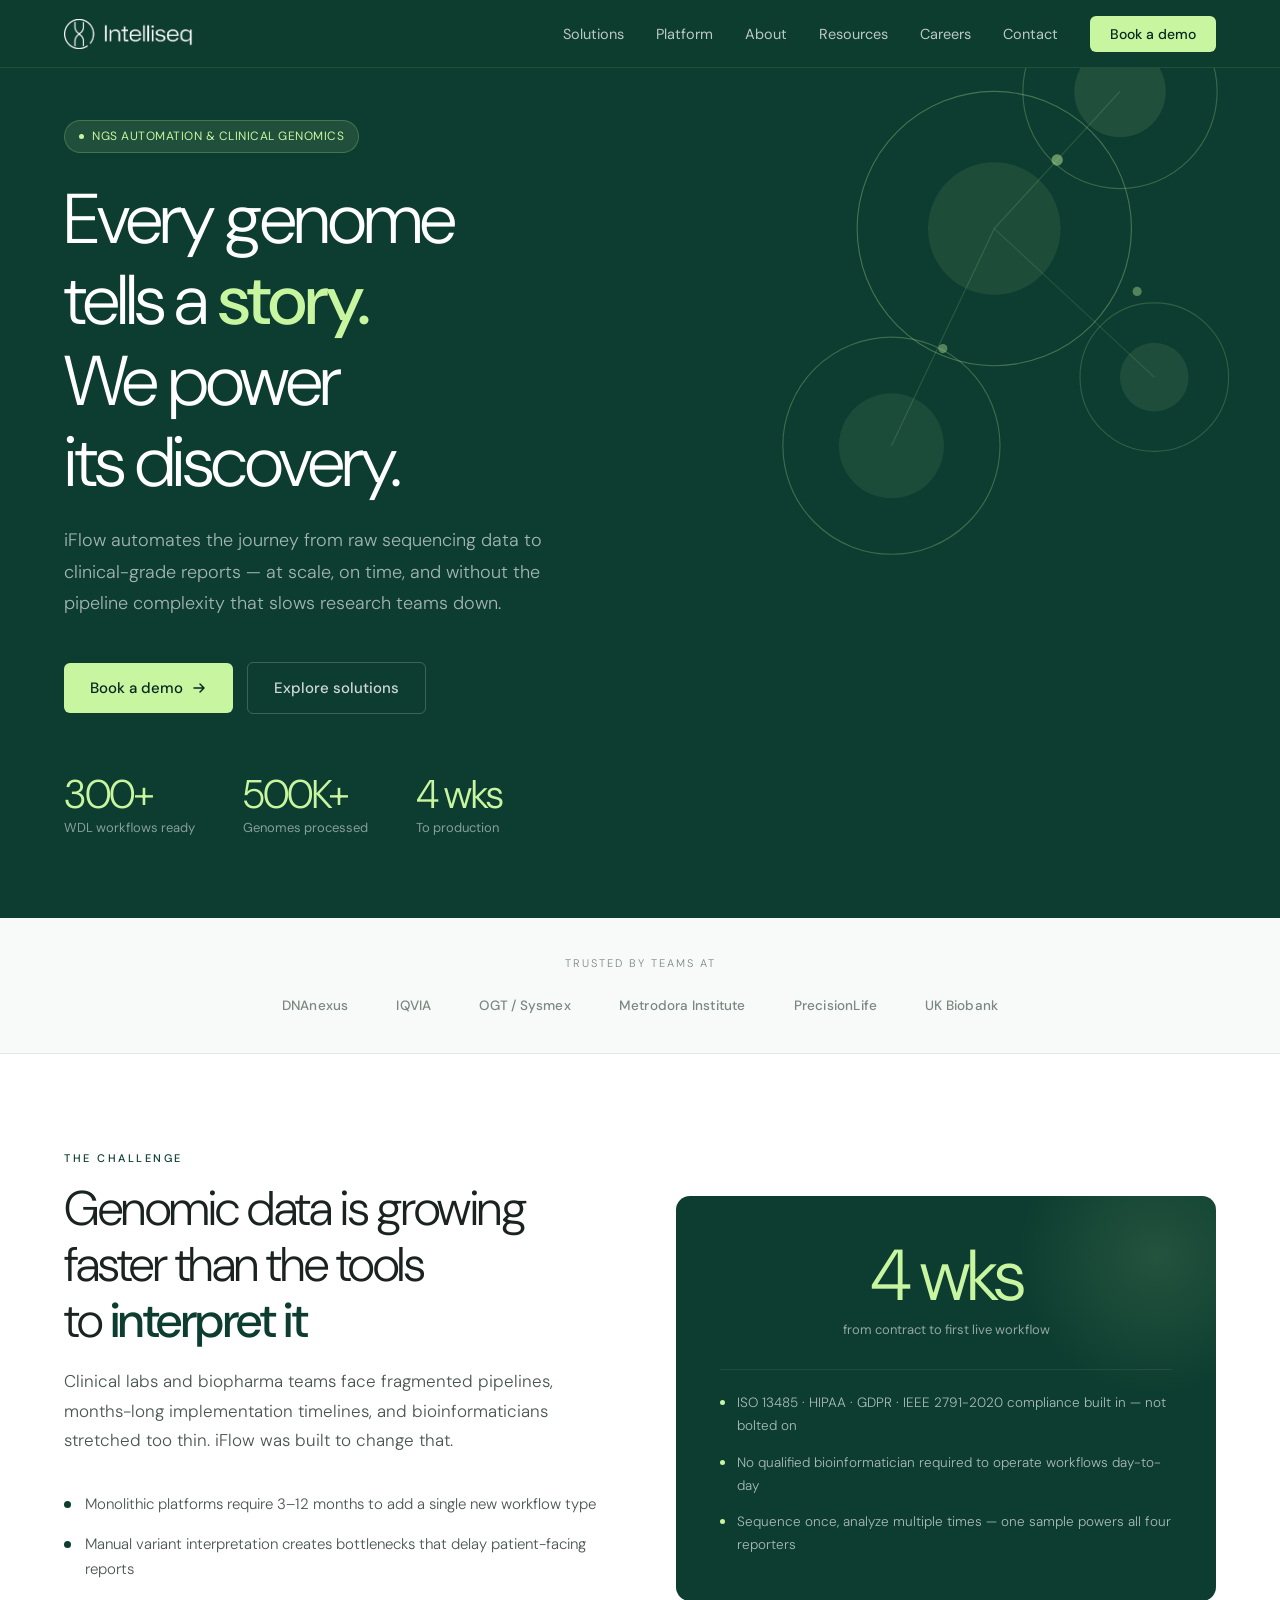
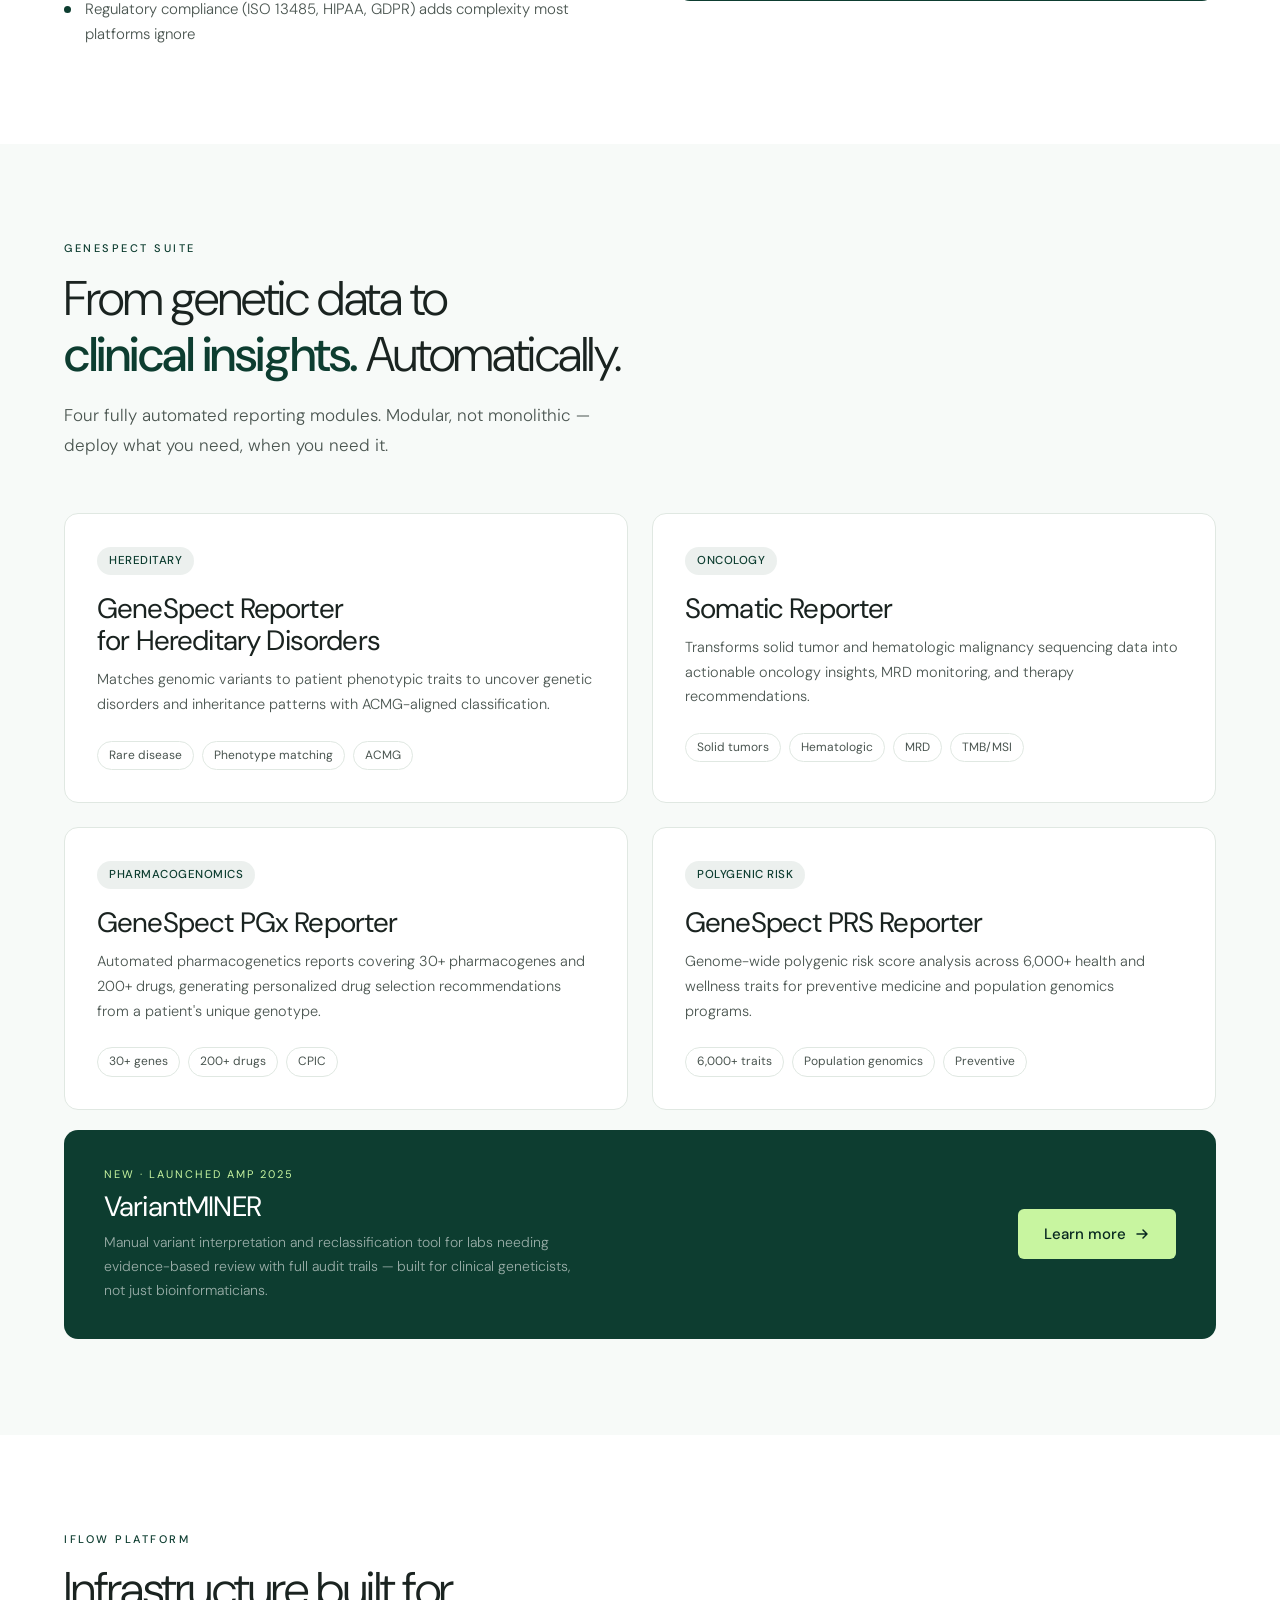
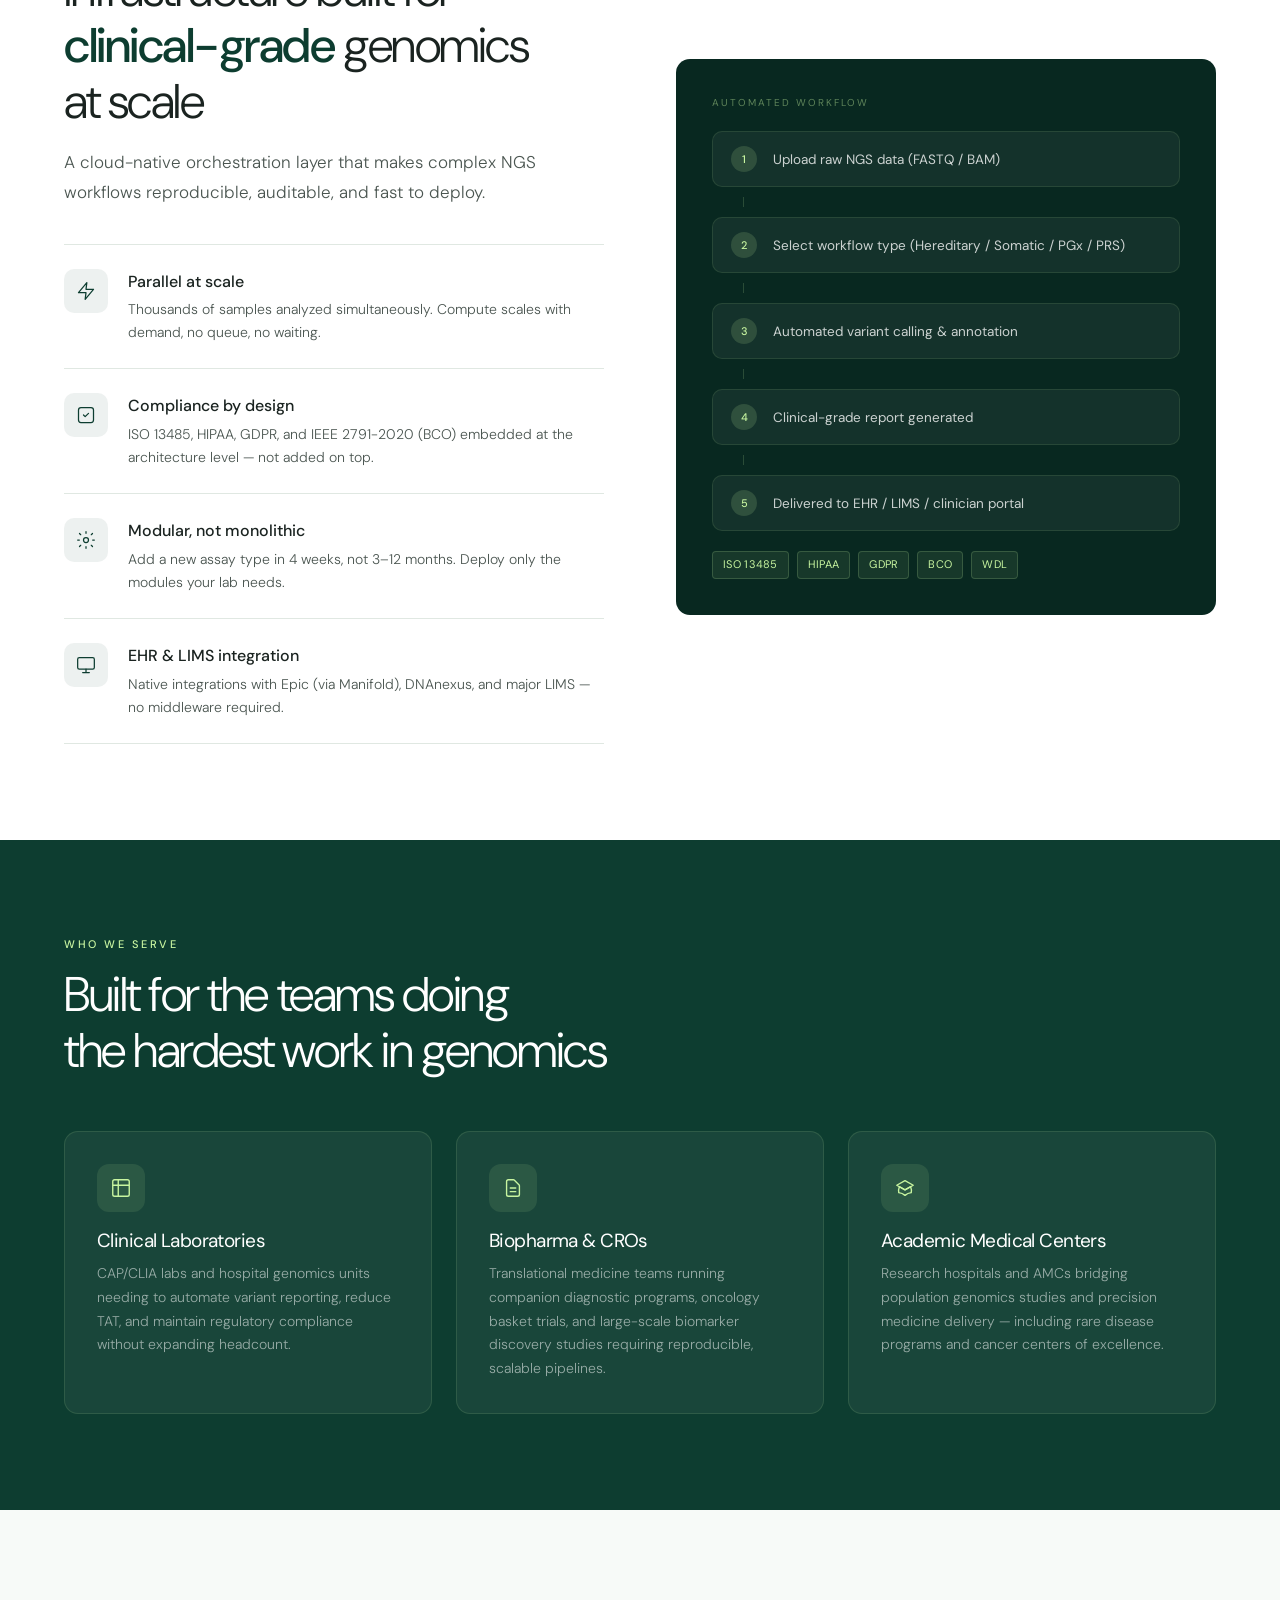
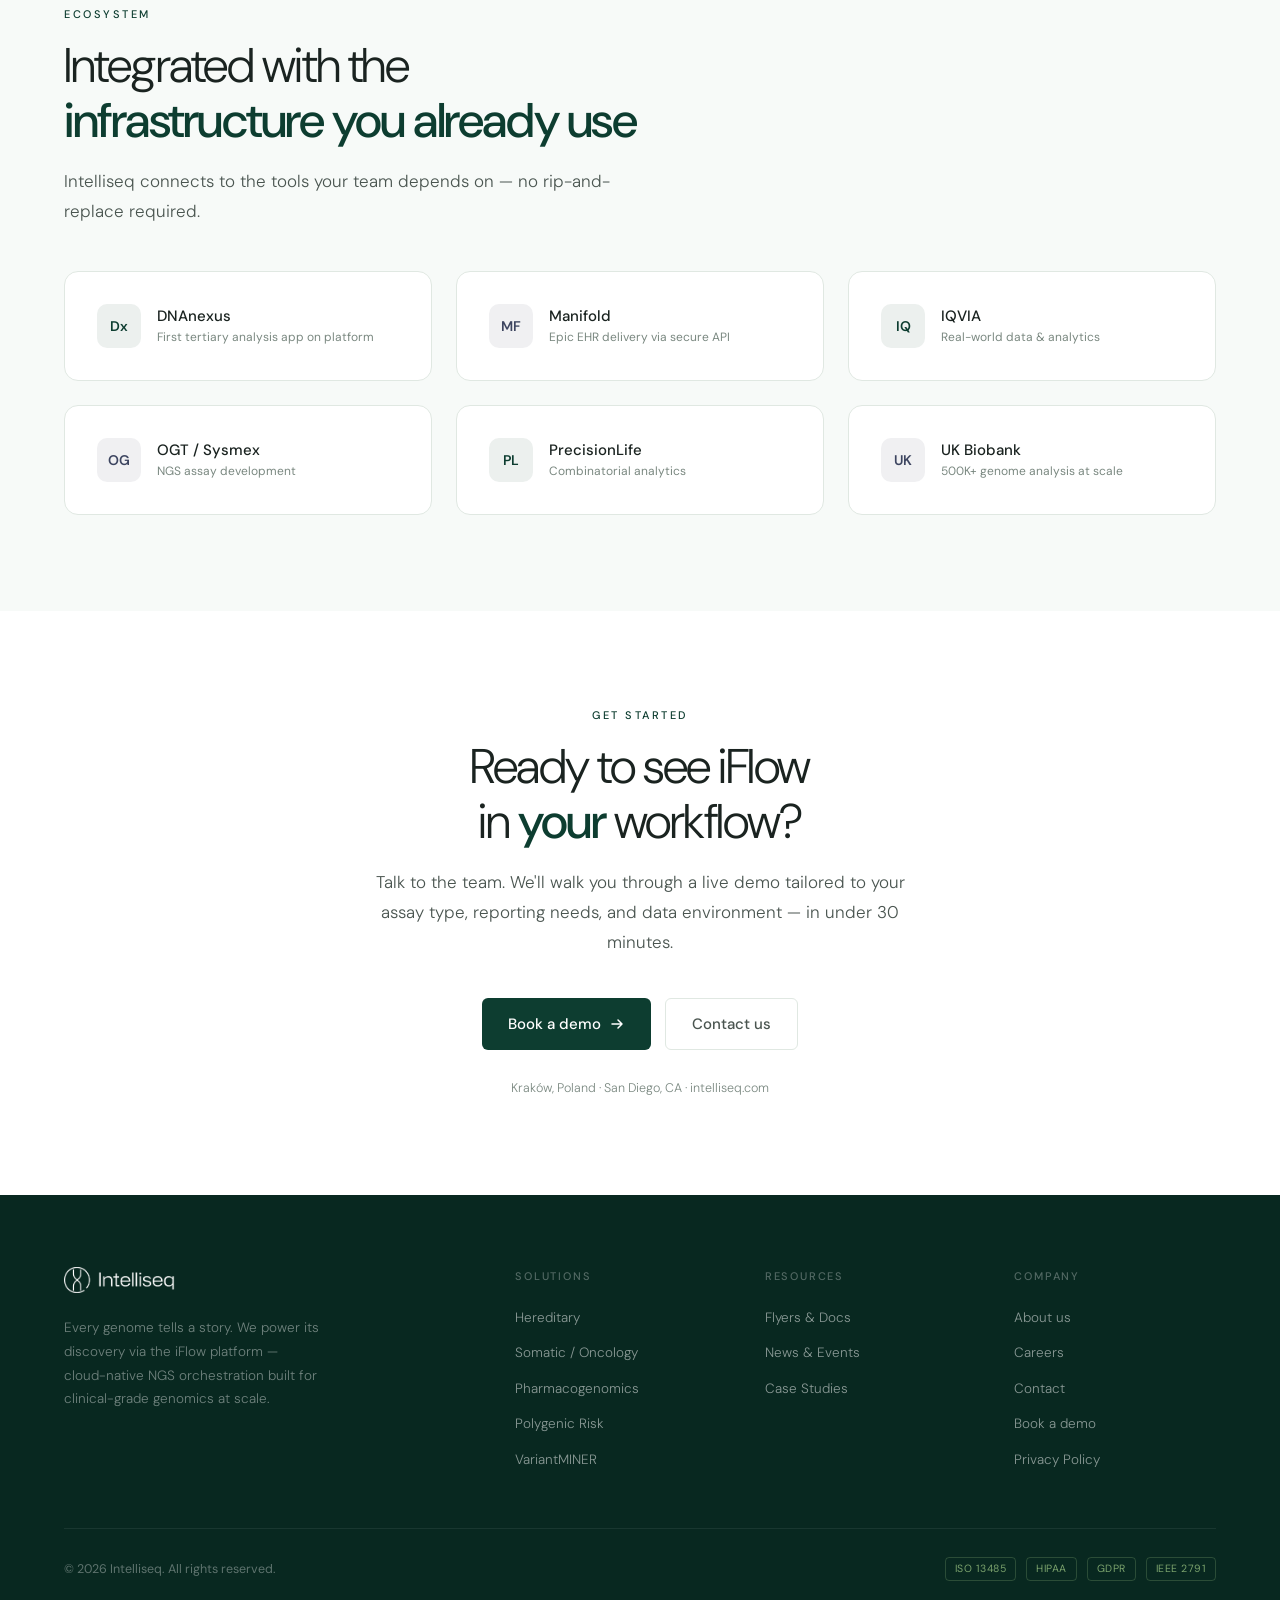
==== commit 096ee1af: "Fix: transparent logo in index.html" ====
--- a/index.html
+++ b/index.html
@@ -11,7 +11,7 @@
 </head>
 <body><nav>
   <a class="nav-logo" href="index.html">
-    <img src="[data-uri]" alt="Intelliseq">
+    <img src="[data-uri]" alt="Intelliseq">
   </a>
   <ul class="nav-links">
     <li><a href="index.html#products">Solutions</a></li>
@@ -310,7 +310,7 @@
 <footer>
   <div class="footer-grid">
     <div>
-      <img src="[data-uri]